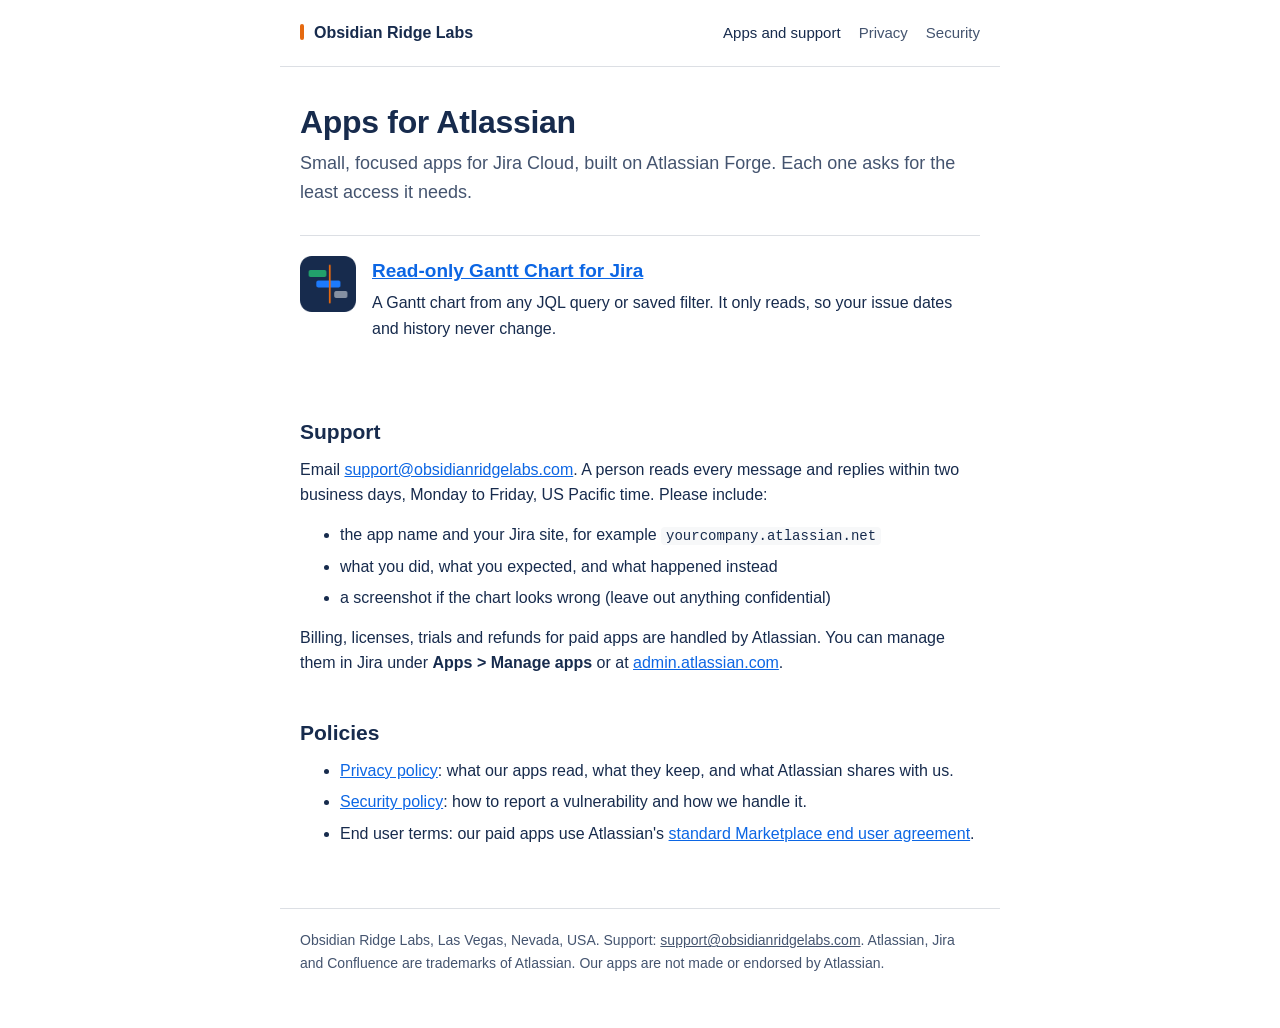
==== index.html @ 47b662b7 "Support, documentation, privacy and security pages for the Atlassian Marketplace apps Co-Authored-By" ====
<!doctype html>
<html lang="en">
<head>
<meta charset="utf-8">
<meta name="viewport" content="width=device-width, initial-scale=1">
<title>Obsidian Ridge Labs apps for Atlassian</title>
<meta name="description" content="Apps for Jira Cloud by Obsidian Ridge Labs, with documentation, support, privacy and security information.">
<link rel="stylesheet" href="style.css">
</head>
<body>
<header>
  <a class="name" href="">Obsidian Ridge Labs</a>
  <nav><a href="" aria-current="page">Apps and support</a><a href="privacy/">Privacy</a><a href="security/">Security</a></nav>
</header>
<main>
<h1>Apps for Atlassian</h1>
<p class="lede">Small, focused apps for Jira Cloud, built on Atlassian Forge. Each one asks for the least access it needs.</p>

<div class="app">
  <img src="jira-gantt/logo.png" alt="" width="56" height="56">
  <div>
    <h2><a href="jira-gantt/">Read-only Gantt Chart for Jira</a></h2>
    <p>A Gantt chart from any JQL query or saved filter. It only reads, so your issue dates and history never change.</p>
  </div>
</div>

<h2 id="support">Support</h2>
<p>Email <a href="mailto:support@obsidianridgelabs.com">support@obsidianridgelabs.com</a>. A person reads every message and replies within two business days, Monday to Friday, US Pacific time. Please include:</p>
<ul>
  <li>the app name and your Jira site, for example <code>yourcompany.atlassian.net</code></li>
  <li>what you did, what you expected, and what happened instead</li>
  <li>a screenshot if the chart looks wrong (leave out anything confidential)</li>
</ul>
<p>Billing, licenses, trials and refunds for paid apps are handled by Atlassian. You can manage them in Jira under <strong>Apps &gt; Manage apps</strong> or at <a href="https://admin.atlassian.com">admin.atlassian.com</a>.</p>

<h2>Policies</h2>
<ul>
  <li><a href="privacy/">Privacy policy</a>: what our apps read, what they keep, and what Atlassian shares with us.</li>
  <li><a href="security/">Security policy</a>: how to report a vulnerability and how we handle it.</li>
  <li>End user terms: our paid apps use Atlassian's <a href="https://www.atlassian.com/licensing/marketplace/end-user-agreement-v1">standard Marketplace end user agreement</a>.</li>
</ul>
</main>
<footer>
  <p>Obsidian Ridge Labs, Las Vegas, Nevada, USA. Support: <a href="mailto:support@obsidianridgelabs.com">support@obsidianridgelabs.com</a>.
  Atlassian, Jira and Confluence are trademarks of Atlassian. Our apps are not made or endorsed by Atlassian.</p>
</footer>
</body>
</html>
---- style.css ----
:root { --ink: #172B4D; --subtle: #44546F; --line: #DCDFE4; --paper: #FFFFFF; --wash: #F7F8F9; --link: #0C66E4; --today: #E56910; }
@media (prefers-color-scheme: dark) {
  :root { --ink: #DEE4EA; --subtle: #9FADBC; --line: #38414A; --paper: #1D2125; --wash: #22272B; --link: #579DFF; }
}
* { box-sizing: border-box; }
html { -webkit-text-size-adjust: 100%; }
body { margin: 0; background: var(--paper); color: var(--ink); font: 16px/1.6 -apple-system, BlinkMacSystemFont, "Segoe UI", Roboto, "Helvetica Neue", Arial, sans-serif; }
header, main, footer { max-width: 720px; margin: 0 auto; padding: 0 20px; }
header { display: flex; align-items: center; justify-content: space-between; gap: 16px; flex-wrap: wrap; padding-top: 20px; padding-bottom: 20px; border-bottom: 1px solid var(--line); }
header .name { font-weight: 700; color: var(--ink); text-decoration: none; }
header .name::before { content: ""; display: inline-block; width: 4px; height: 16px; margin-right: 10px; vertical-align: -2px; border-radius: 2px; background: var(--today); }
nav { display: flex; gap: 18px; font-size: 15px; }
nav a { color: var(--subtle); text-decoration: none; }
nav a:hover, nav a[aria-current] { color: var(--ink); }
main { padding-top: 36px; padding-bottom: 48px; }
h1 { font-size: 32px; line-height: 1.2; margin: 0 0 8px; letter-spacing: -0.01em; }
h2 { font-size: 21px; margin: 40px 0 8px; }
h3 { font-size: 17px; margin: 24px 0 4px; }
p, ul, ol { margin: 0 0 14px; }
li { margin-bottom: 6px; }
a { color: var(--link); }
.lede { font-size: 18px; color: var(--subtle); margin-bottom: 28px; }
.meta { font-size: 14px; color: var(--subtle); }
.app { display: flex; gap: 16px; align-items: flex-start; padding: 20px 0; border-top: 1px solid var(--line); }
.app img { width: 56px; height: 56px; flex: none; }
.app h2 { margin: 0 0 4px; font-size: 19px; }
.shot { width: 100%; height: auto; border: 1px solid var(--line); border-radius: 8px; margin: 8px 0 20px; }
.key { display: inline-block; width: 22px; height: 10px; border-radius: 3px; vertical-align: 0; margin-right: 6px; }
table { width: 100%; border-collapse: collapse; margin: 0 0 16px; font-size: 15px; }
th, td { text-align: left; vertical-align: top; padding: 8px 10px 8px 0; border-bottom: 1px solid var(--line); }
th { font-weight: 600; }
code { font: 14px ui-monospace, SFMono-Regular, Menlo, monospace; background: var(--wash); padding: 1px 5px; border-radius: 4px; }
footer { padding-top: 20px; padding-bottom: 40px; border-top: 1px solid var(--line); font-size: 14px; color: var(--subtle); }
footer a { color: var(--subtle); }
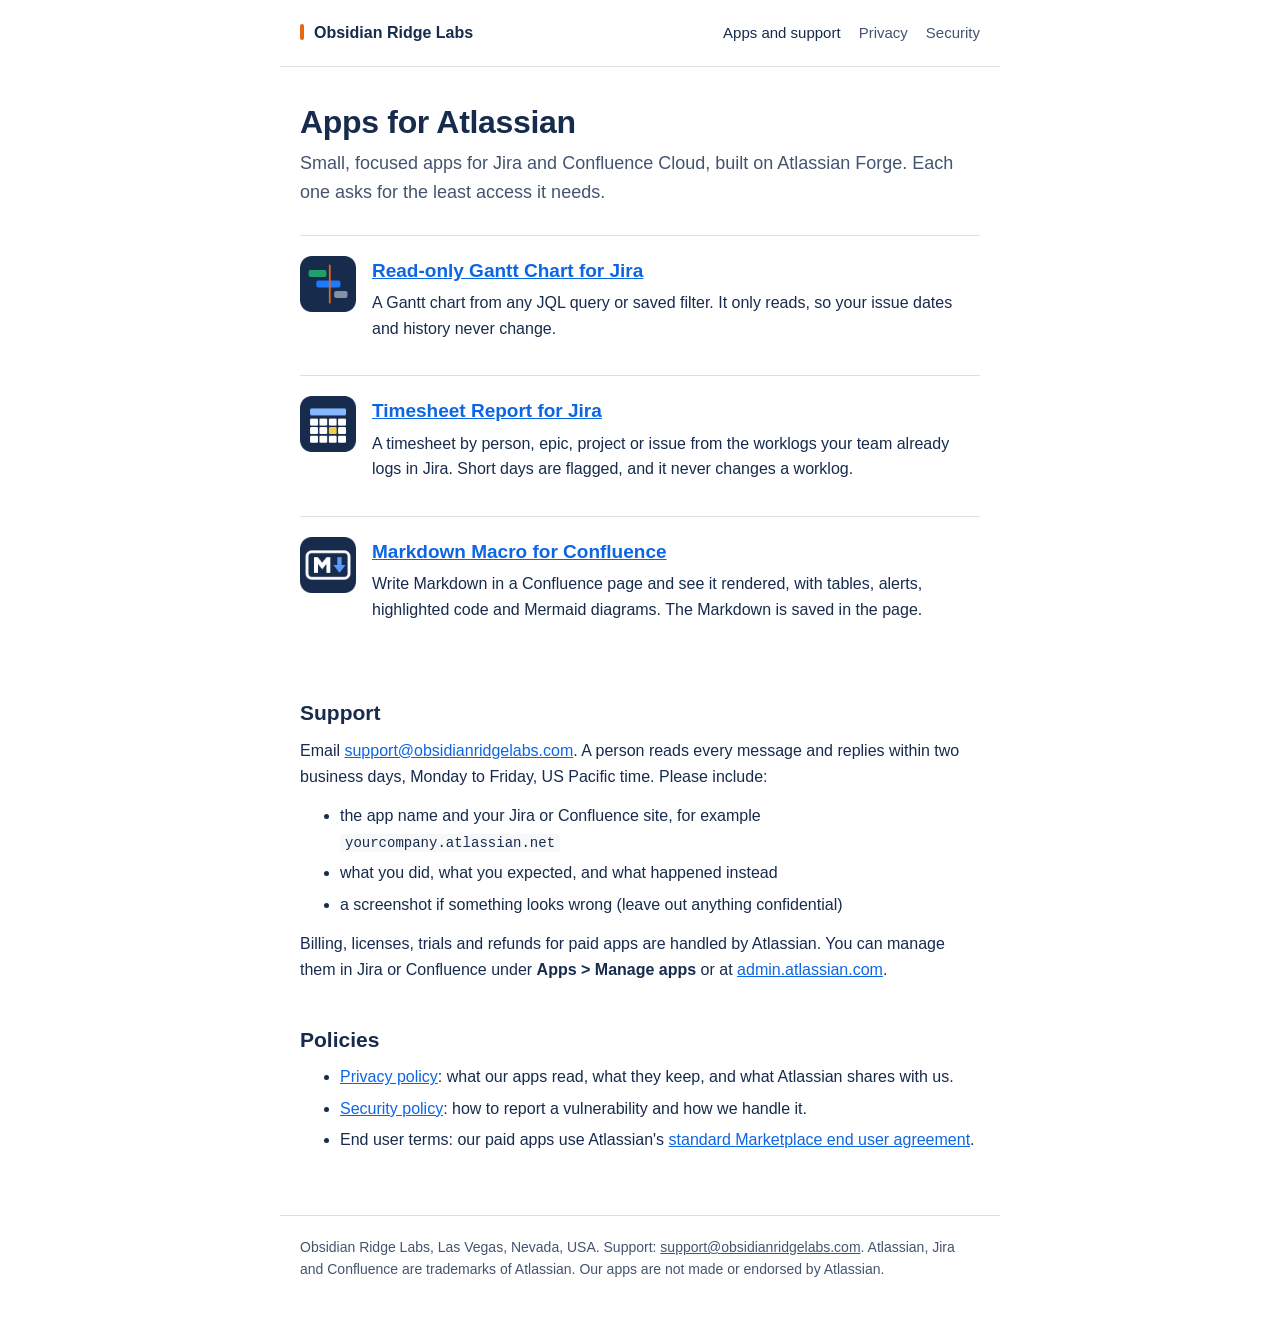
==== commit e907fcbb: "Add Timesheet Report for Jira and Markdown Macro for Confluence pages Docs pages, home blocks, priva" ====
--- a/index.html
+++ b/index.html
@@ -4,7 +4,7 @@
 <meta charset="utf-8">
 <meta name="viewport" content="width=device-width, initial-scale=1">
 <title>Obsidian Ridge Labs apps for Atlassian</title>
-<meta name="description" content="Apps for Jira Cloud by Obsidian Ridge Labs, with documentation, support, privacy and security information.">
+<meta name="description" content="Apps for Jira and Confluence Cloud by Obsidian Ridge Labs, with documentation, support, privacy and security information.">
 <link rel="stylesheet" href="style.css">
 </head>
 <body>
@@ -14,7 +14,7 @@
 </header>
 <main>
 <h1>Apps for Atlassian</h1>
-<p class="lede">Small, focused apps for Jira Cloud, built on Atlassian Forge. Each one asks for the least access it needs.</p>
+<p class="lede">Small, focused apps for Jira and Confluence Cloud, built on Atlassian Forge. Each one asks for the least access it needs.</p>
 
 <div class="app">
   <img src="jira-gantt/logo.png" alt="" width="56" height="56">
@@ -24,14 +24,30 @@
   </div>
 </div>
 
+<div class="app">
+  <img src="jira-timesheet/logo.png" alt="" width="56" height="56">
+  <div>
+    <h2><a href="jira-timesheet/">Timesheet Report for Jira</a></h2>
+    <p>A timesheet by person, epic, project or issue from the worklogs your team already logs in Jira. Short days are flagged, and it never changes a worklog.</p>
+  </div>
+</div>
+
+<div class="app">
+  <img src="confluence-markdown/logo.png" alt="" width="56" height="56">
+  <div>
+    <h2><a href="confluence-markdown/">Markdown Macro for Confluence</a></h2>
+    <p>Write Markdown in a Confluence page and see it rendered, with tables, alerts, highlighted code and Mermaid diagrams. The Markdown is saved in the page.</p>
+  </div>
+</div>
+
 <h2 id="support">Support</h2>
 <p>Email <a href="mailto:support@obsidianridgelabs.com">support@obsidianridgelabs.com</a>. A person reads every message and replies within two business days, Monday to Friday, US Pacific time. Please include:</p>
 <ul>
-  <li>the app name and your Jira site, for example <code>yourcompany.atlassian.net</code></li>
+  <li>the app name and your Jira or Confluence site, for example <code>yourcompany.atlassian.net</code></li>
   <li>what you did, what you expected, and what happened instead</li>
-  <li>a screenshot if the chart looks wrong (leave out anything confidential)</li>
+  <li>a screenshot if something looks wrong (leave out anything confidential)</li>
 </ul>
-<p>Billing, licenses, trials and refunds for paid apps are handled by Atlassian. You can manage them in Jira under <strong>Apps &gt; Manage apps</strong> or at <a href="https://admin.atlassian.com">admin.atlassian.com</a>.</p>
+<p>Billing, licenses, trials and refunds for paid apps are handled by Atlassian. You can manage them in Jira or Confluence under <strong>Apps &gt; Manage apps</strong> or at <a href="https://admin.atlassian.com">admin.atlassian.com</a>.</p>
 
 <h2>Policies</h2>
 <ul>
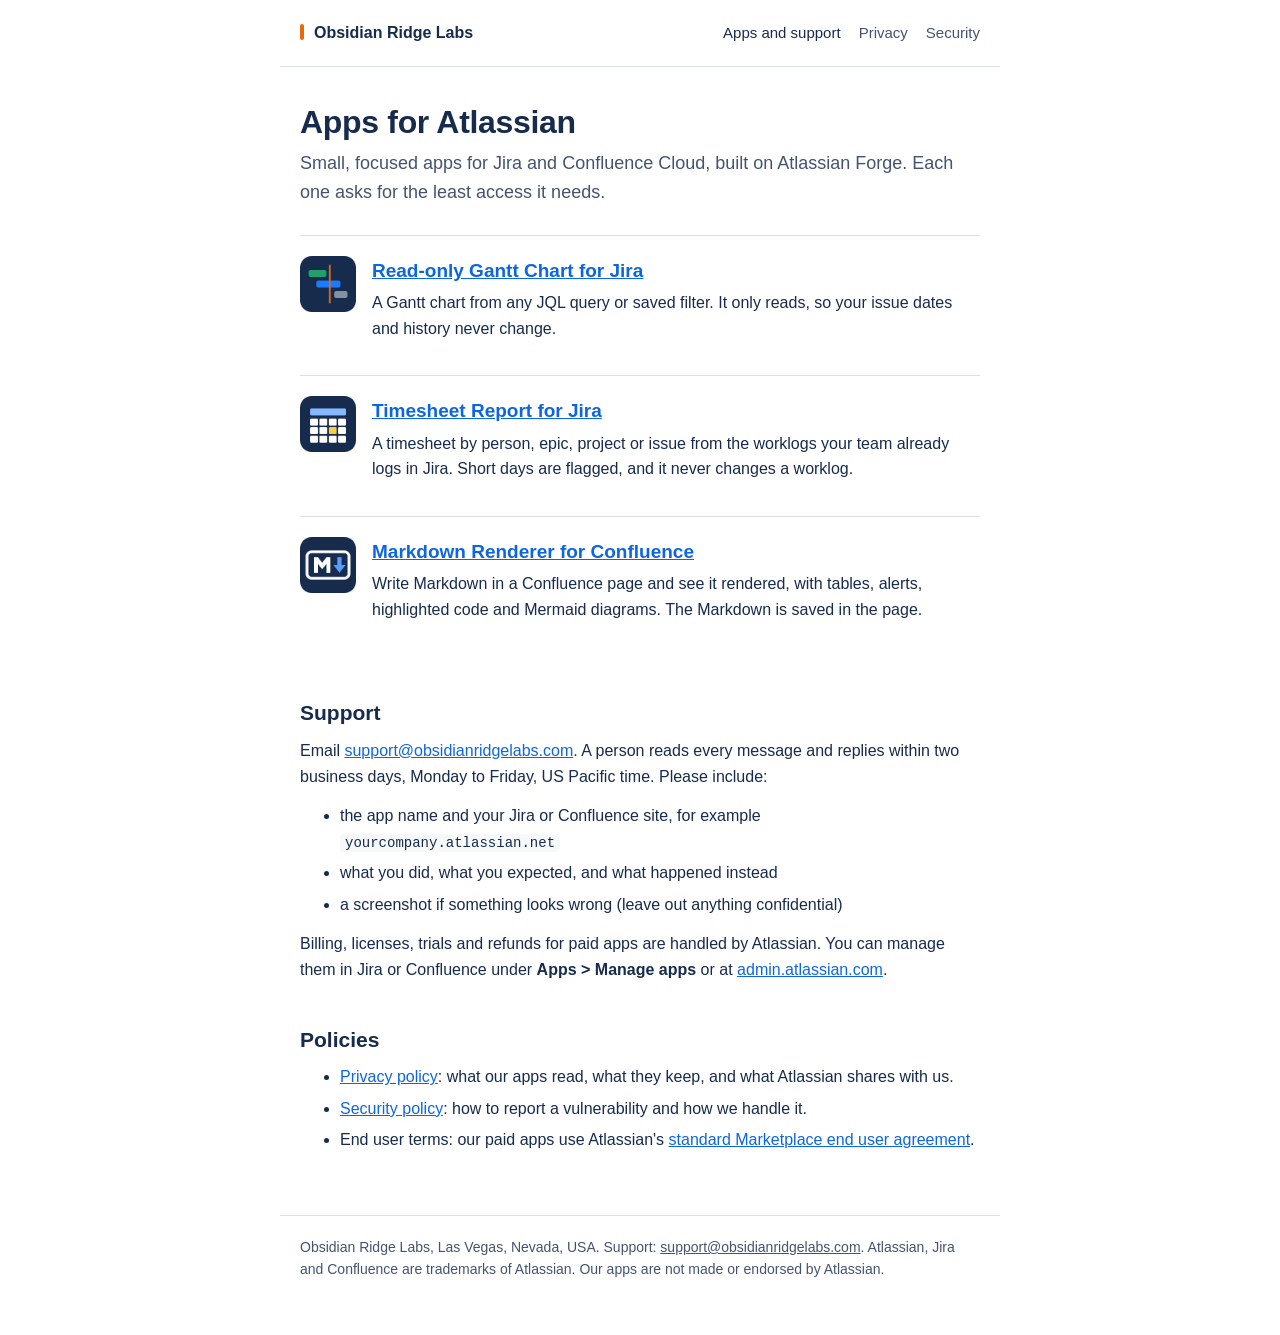
==== commit 3872f81b: "Rename Markdown Macro for Confluence to Markdown Renderer for Confluence The Marketplace name was ta" ====
--- a/index.html
+++ b/index.html
@@ -35,7 +35,7 @@
 <div class="app">
   <img src="confluence-markdown/logo.png" alt="" width="56" height="56">
   <div>
-    <h2><a href="confluence-markdown/">Markdown Macro for Confluence</a></h2>
+    <h2><a href="confluence-markdown/">Markdown Renderer for Confluence</a></h2>
     <p>Write Markdown in a Confluence page and see it rendered, with tables, alerts, highlighted code and Mermaid diagrams. The Markdown is saved in the page.</p>
   </div>
 </div>
